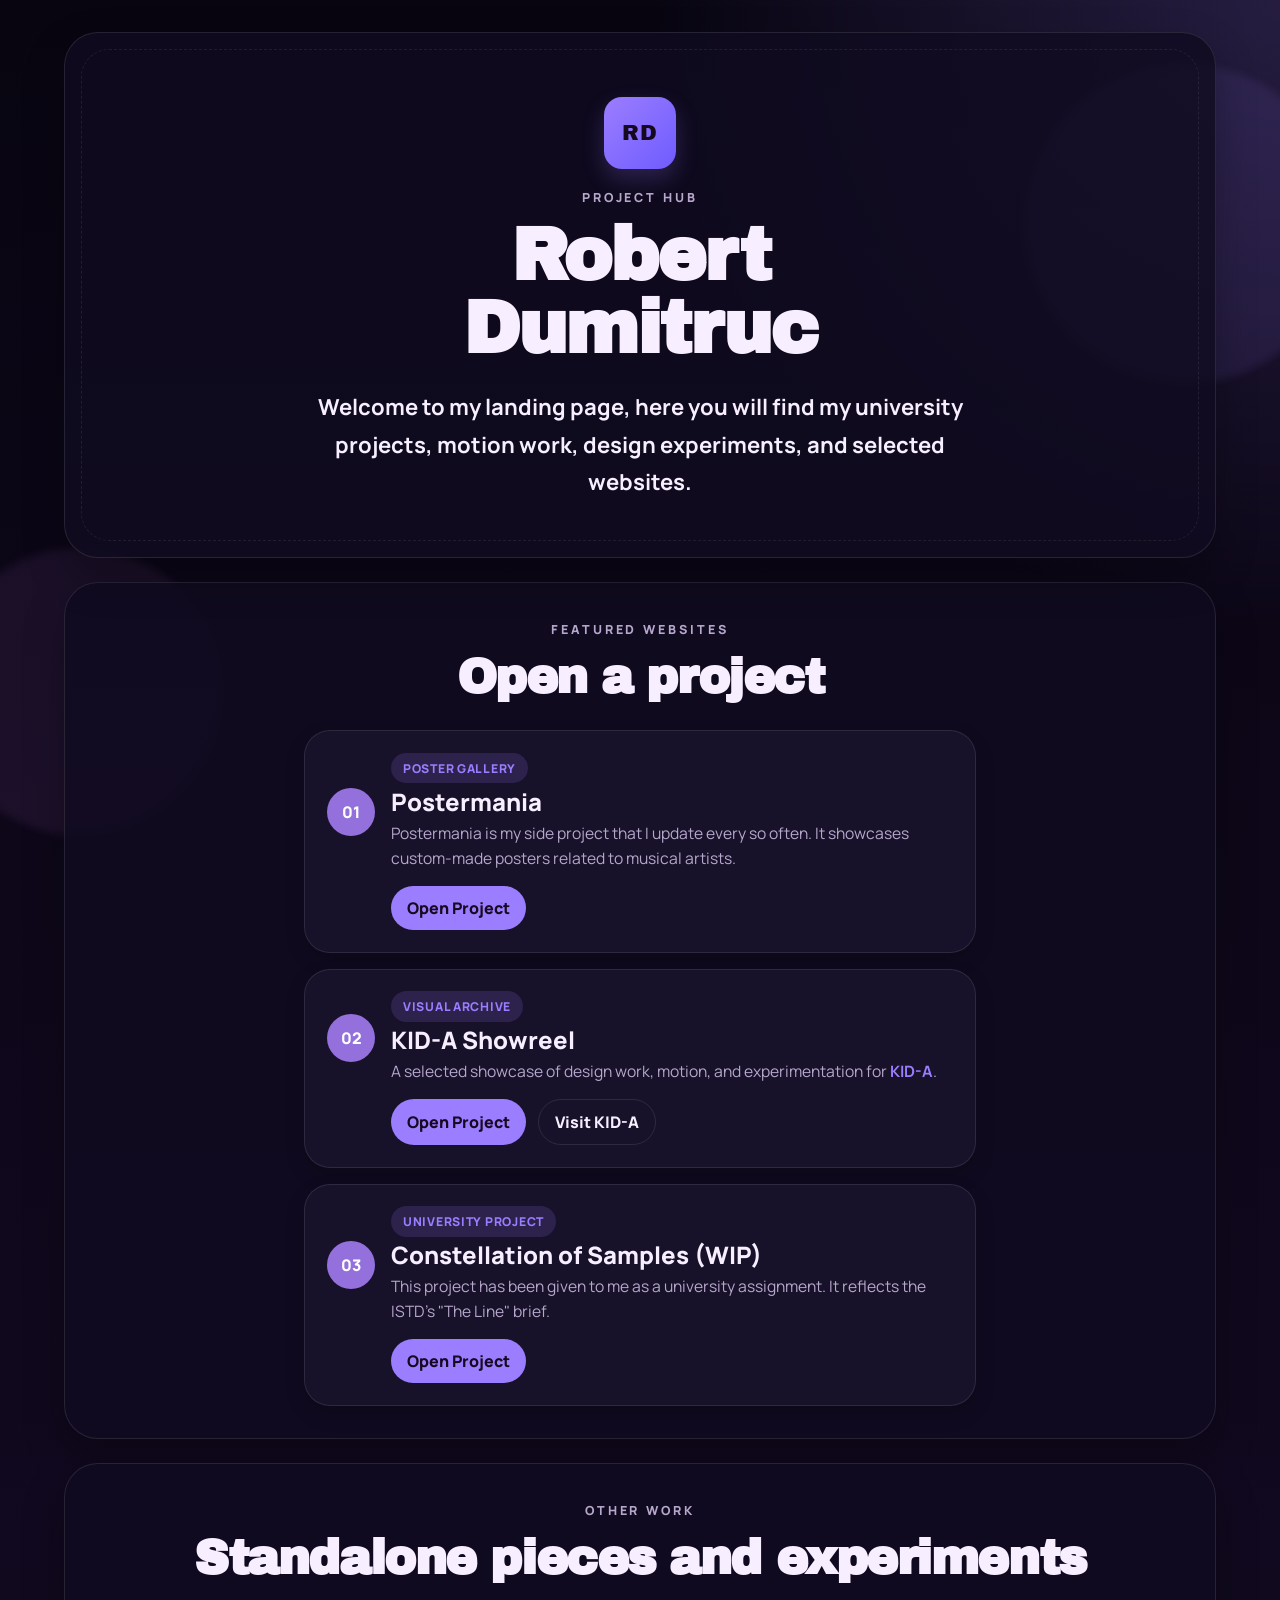
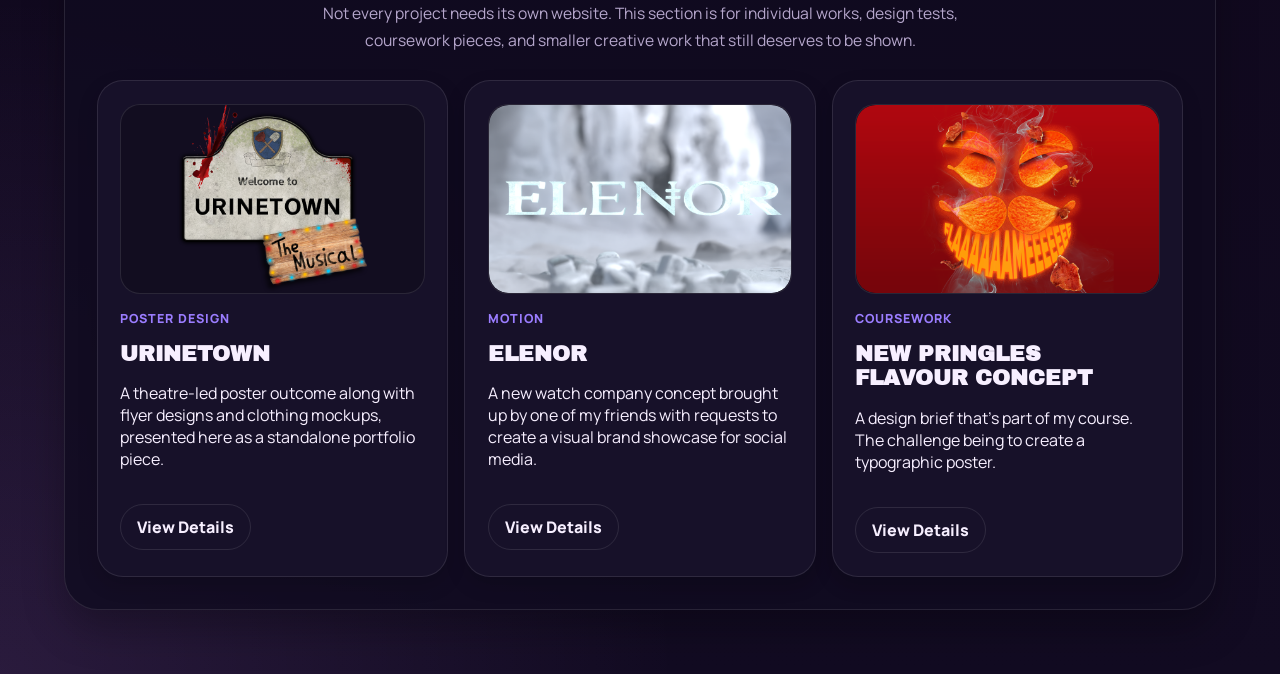
==== index.html @ b751ad3a "Added more standalone projects" ====
<!DOCTYPE html>
<html lang="en">
<head>
  <meta charset="UTF-8">
  <meta name="viewport" content="width=device-width, initial-scale=1.0">
  <title>Robert Dumitruc | Project Hub</title>
  <meta
    name="description"
    content="A landing page for university projects and portfolio work."
  >
  <link rel="icon" type="image/svg+xml" href="favicon.svg">
  <link rel="preconnect" href="https://fonts.googleapis.com">
  <link rel="preconnect" href="https://fonts.gstatic.com" crossorigin>
  <link
    href="https://fonts.googleapis.com/css2?family=Archivo+Black&family=Manrope:wght@400;500;700;800&display=swap"
    rel="stylesheet"
  >
  <link rel="stylesheet" href="style.css">
</head>
<body>
  <div class="page-shell">
    <header class="hero">
      <div class="hero-mark">RD</div>
      <p class="eyebrow">Project Hub</p>
      <h1>Robert Dumitruc</h1>
      <p class="intro">
        Welcome to my landing page, here you will find my university projects, motion work, design experiments, and selected websites.
      </p>
    </header>

    <main>
      <section class="projects" aria-labelledby="projects-title">
        <div class="section-heading">
          <p class="section-label">Featured Websites</p>
          <h2 id="projects-title">Open a project</h2>
        </div>

        <div class="project-links">
          <article class="project-card">
            <span class="project-index">01</span>
            <span class="project-tag">Poster Gallery</span>
            <span class="project-name">Postermania</span>
            <span class="project-meta">Postermania is my side project that I update every so often. It showcases custom-made posters related to musical artists.</span>
            <div class="project-actions">
              <a class="project-action primary-action" href="https://robertdumitruc.github.io/Postermania" target="_blank" rel="noreferrer">Open Project</a>
            </div>
          </article>

          <article class="project-card">
            <span class="project-index">02</span>
            <span class="project-tag">Visual Archive</span>
            <span class="project-name">KID-A Showreel</span>
            <span class="project-meta">A selected showcase of design work, motion, and experimentation for <a class="inline-link" href="https://www.kid-a.co.uk/" target="_blank" rel="noreferrer">KID-A</a>.</span>
            <div class="project-actions">
              <a class="project-action primary-action" href="https://robertdumitruc.github.io/showreel/" target="_blank" rel="noreferrer">Open Project</a>
              <a class="project-action secondary-action" href="https://www.kid-a.co.uk/" target="_blank" rel="noreferrer">Visit KID-A</a>
            </div>
          </article>

          <article class="project-card">
            <span class="project-index">03</span>
            <span class="project-tag">University Project</span>
            <span class="project-name">Constellation of Samples (WIP)</span>
            <span class="project-meta">This project has been given to me as a university assignment. It reflects the ISTD's "The Line" brief.</span>
            <div class="project-actions">
              <a class="project-action primary-action" href="https://robertdumitruc.github.io/constellations" target="_blank" rel="noreferrer">Open Project</a>
            </div>
          </article>
        </div>
      </section>

      <section class="extra-work" aria-labelledby="extra-work-title">
        <div class="section-heading">
          <p class="section-label">Other Work</p>
          <h2 id="extra-work-title">Standalone pieces and experiments</h2>
          <p class="section-copy">
            Not every project needs its own website. This section is for individual works,
            design tests, coursework pieces, and smaller creative work that still deserves to be shown.
          </p>
        </div>

        <div class="extra-grid">
          <article class="extra-card">
            <div class="extra-thumb" aria-hidden="true">
              <img
                src="thumbnails/URINETOWN.png"
                alt=""
                class="thumb-image"
                loading="lazy"
                decoding="async"
              >
            </div>
            <p class="extra-type">Poster Design</p>
            <h3>URINETOWN</h3>
            <p>
              A theatre-led poster outcome along with flyer designs and clothing mockups,
              presented here as a standalone portfolio piece.
            </p>
            <a class="project-action secondary-action" href="work/urinetown.html">View Details</a>
          </article>

          <article class="extra-card">
            <div class="extra-thumb" aria-hidden="true">
              <img
                src="thumbnails/elenor.png"
                alt=""
                class="thumb-image"
                loading="lazy"
                decoding="async"
              >
            </div>
            <p class="extra-type">Motion</p>
            <h3>ELENOR</h3>
            <p>
              A new watch company concept brought up by one of my friends with requests to create a
              visual brand showcase for social media.
            </p>
            <a class="project-action secondary-action" href="work/elenor.html">View Details</a>
          </article>

          <article class="extra-card">
            <div class="extra-thumb" aria-hidden="true">
              <img
                src="thumbnails/pringles.png"
                alt=""
                class="thumb-image"
                loading="lazy"
                decoding="async"
              >
            </div>
            <p class="extra-type">Coursework</p>
            <h3>NEW PRINGLES FLAVOUR CONCEPT</h3>
            <p>
              A design brief that's part of my course. The challenge being to create a typographic poster.
            </p>
            <a class="project-action secondary-action" href="work/pringles.html">View Details</a>
          </article>
        </div>
      </section>
    </main>
  </div>
</body>
</html>
---- style.css ----
:root {
  --bg: #080511;
  --bg-deep: #120b22;
  --surface: rgba(17, 12, 32, 0.82);
  --surface-strong: #171129;
  --ink: #f7efff;
  --muted: #b6a7cc;
  --accent: #9b7dff;
  --accent-soft: rgba(155, 125, 255, 0.16);
  --accent-warm: #d68cff;
  --line: rgba(255, 255, 255, 0.1);
  --shadow: 0 18px 42px rgba(0, 0, 0, 0.28);
}

* {
  box-sizing: border-box;
}

html {
  scroll-behavior: smooth;
}

body {
  margin: 0;
  min-height: 100vh;
  font-family: "Manrope", sans-serif;
  color: var(--ink);
  background:
    radial-gradient(circle at top right, rgba(155, 125, 255, 0.2), transparent 24%),
    radial-gradient(circle at bottom left, rgba(214, 140, 255, 0.12), transparent 26%),
    linear-gradient(180deg, var(--bg) 0%, #10081d 56%, var(--bg-deep) 100%);
  overflow-x: hidden;
}

body::before,
body::after {
  content: "";
  position: fixed;
  inset: auto;
  z-index: 0;
  border-radius: 999px;
  pointer-events: none;
  filter: blur(4px);
  opacity: 0.75;
}

body::before {
  width: 20rem;
  height: 20rem;
  top: 4rem;
  right: -4rem;
  background: rgba(155, 125, 255, 0.14);
}

body::after {
  width: 18rem;
  height: 18rem;
  left: -4rem;
  bottom: 4rem;
  background: rgba(214, 140, 255, 0.1);
}

.page-shell {
  position: relative;
  z-index: 1;
  width: min(72rem, calc(100% - 2rem));
  margin: 0 auto;
  padding: 2rem 0 4rem;
}

.hero,
.projects,
.extra-work {
  border: 1px solid var(--line);
  border-radius: 34px;
  background: var(--surface);
  box-shadow: var(--shadow);
}

.hero {
  position: relative;
  overflow: hidden;
  padding: 4rem clamp(1.5rem, 4vw, 4rem) 3.5rem;
  text-align: center;
}

.hero::after {
  content: "";
  position: absolute;
  inset: 1rem;
  border: 1px dashed rgba(255, 255, 255, 0.08);
  border-radius: 28px;
  pointer-events: none;
}

.hero-mark {
  width: 4.5rem;
  height: 4.5rem;
  margin: 0 auto 1.25rem;
  display: grid;
  place-items: center;
  border-radius: 18px;
  background: linear-gradient(135deg, var(--accent), #6f5cff);
  color: #14091d;
  font-family: "Archivo Black", sans-serif;
  font-size: 1.35rem;
  letter-spacing: 0.06em;
  box-shadow: 0 10px 22px rgba(155, 125, 255, 0.22);
}

.eyebrow,
.section-label {
  margin: 0 0 0.8rem;
  color: var(--muted);
  text-transform: uppercase;
  letter-spacing: 0.24em;
  font-size: 0.78rem;
  font-weight: 800;
}

h1,
h2 {
  margin: 0;
  font-family: "Archivo Black", sans-serif;
  letter-spacing: -0.03em;
}

h1 {
  font-size: clamp(2.4rem, 6vw, 4.6rem);
  line-height: 1;
  max-width: 10ch;
  margin-inline: auto;
}

.intro {
  width: min(42rem, 100%);
  margin: 1.4rem auto 0;
  font-size: clamp(1.08rem, 2.3vw, 1.38rem);
  line-height: 1.7;
  color: var(--ink);
  font-weight: 700;
}

.subtext {
  width: min(36rem, 100%);
  margin: 1rem auto 0;
  color: var(--muted);
  line-height: 1.7;
  font-size: 1rem;
}

.projects {
  margin-top: 1.5rem;
  padding: 2.4rem clamp(1.2rem, 3vw, 2rem) 2rem;
}

.extra-work {
  margin-top: 1.5rem;
  padding: 2.4rem clamp(1.2rem, 3vw, 2rem) 2rem;
}

.section-heading {
  text-align: center;
  margin-bottom: 1.7rem;
}

h2 {
  font-size: clamp(2rem, 4vw, 3rem);
}

.section-copy {
  width: min(42rem, 100%);
  margin: 1rem auto 0;
  color: var(--muted);
  line-height: 1.7;
  font-size: 0.98rem;
}

.project-links {
  display: grid;
  gap: 1rem;
}

.project-card {
  width: min(42rem, 100%);
  margin: 0 auto;
  display: grid;
  grid-template-columns: auto auto 1fr;
  gap: 0.35rem 1rem;
  align-items: center;
  padding: 1.35rem 1.4rem;
  border-radius: 26px;
  color: inherit;
  background: var(--surface-strong);
  border: 1px solid var(--line);
  box-shadow: 0 8px 20px rgba(0, 0, 0, 0.16);
  transition:
    transform 180ms ease,
    box-shadow 180ms ease,
    border-color 180ms ease,
    background 180ms ease;
}

.project-card:hover,
.project-card:focus-visible {
  transform: translateY(-5px);
  background: #211638;
  border-color: rgba(155, 125, 255, 0.34);
  box-shadow: 0 14px 28px rgba(0, 0, 0, 0.24);
}

.project-card:focus-visible {
  outline: 3px solid rgba(155, 125, 255, 0.24);
  outline-offset: 4px;
}

.project-index {
  grid-row: 1 / span 3;
  display: inline-flex;
  align-items: center;
  justify-content: center;
  width: 3rem;
  height: 3rem;
  border-radius: 999px;
  background: mediumpurple;
  color: #ffffff;
  font-weight: 800;
}

.project-tag {
  justify-self: start;
  padding: 0.42rem 0.72rem;
  border-radius: 999px;
  background: var(--accent-soft);
  color: var(--accent);
  font-size: 0.76rem;
  font-weight: 800;
  letter-spacing: 0.06em;
  text-transform: uppercase;
}

.project-card:hover .project-name,
.project-card:focus-visible .project-name {
  color: var(--accent);
}

.project-name {
  grid-column: 2 / 4;
  font-size: 1.5rem;
  font-weight: 800;
  line-height: 1.1;
}

.project-meta {
  grid-column: 2 / 4;
  color: var(--muted);
  font-size: 0.98rem;
  line-height: 1.6;
}

.inline-link {
  color: var(--accent);
  text-decoration: none;
  font-weight: 700;
}

.inline-link:hover,
.inline-link:focus-visible {
  text-decoration: underline;
}

.project-actions {
  grid-column: 2 / 4;
  display: flex;
  flex-wrap: wrap;
  gap: 0.75rem;
  margin-top: 0.55rem;
}

.project-action {
  display: inline-flex;
  align-items: center;
  justify-content: center;
  min-height: 2.6rem;
  padding: 0.7rem 1rem;
  border-radius: 999px;
  text-decoration: none;
  font-weight: 800;
  transition:
    transform 180ms ease,
    background 180ms ease,
    border-color 180ms ease,
    color 180ms ease;
}

.project-action:hover,
.project-action:focus-visible {
  transform: translateY(-2px);
}

.project-action:focus-visible {
  outline: 3px solid rgba(155, 125, 255, 0.24);
  outline-offset: 3px;
}

.primary-action {
  background: var(--accent);
  color: #17091f;
}

.secondary-action {
  background: transparent;
  color: var(--ink);
  border: 1px solid var(--line);
}

.extra-grid {
  display: grid;
  grid-template-columns: repeat(3, minmax(0, 1fr));
  gap: 1rem;
}

.extra-card {
  min-height: 14rem;
  padding: 1.4rem;
  border-radius: 26px;
  background: var(--surface-strong);
  border: 1px solid var(--line);
  box-shadow: 0 8px 20px rgba(0, 0, 0, 0.16);
  transition:
    transform 180ms ease,
    border-color 180ms ease,
    box-shadow 180ms ease,
    background 180ms ease;
}

.extra-card:hover {
  transform: translateY(-5px);
  background: #211638;
  border-color: rgba(155, 125, 255, 0.34);
  box-shadow: 0 14px 28px rgba(0, 0, 0, 0.24);
}

.extra-thumb,
.detail-thumb {
  width: 100%;
  border-radius: 20px;
  border: 1px solid var(--line);
  display: grid;
  place-items: center;
  overflow: hidden;
  position: relative;
  background: #120d20;
}

.image-lightbox-trigger {
  cursor: pointer;
}

.image-lightbox-trigger::after {
  content: "View Fullscreen";
  position: absolute;
  right: 0.9rem;
  bottom: 0.9rem;
  padding: 0.42rem 0.7rem;
  border-radius: 999px;
  background: rgba(8, 5, 17, 0.82);
  border: 1px solid rgba(255, 255, 255, 0.12);
  color: var(--ink);
  font-size: 0.72rem;
  font-weight: 800;
  letter-spacing: 0.04em;
  opacity: 0;
  transform: translateY(4px);
  transition: opacity 180ms ease, transform 180ms ease;
  pointer-events: none;
}

.image-lightbox-trigger::before {
  content: "";
  position: absolute;
  inset: 0;
  background: rgba(155, 125, 255, 0.26);
  opacity: 0;
  transition: opacity 180ms ease;
  pointer-events: none;
}

.image-lightbox-trigger:hover::after,
.image-lightbox-trigger:focus-visible::after {
  opacity: 1;
  transform: translateY(0);
}

.image-lightbox-trigger:hover::before,
.image-lightbox-trigger:focus-visible::before {
  opacity: 1;
}

.image-lightbox-trigger:focus-visible {
  outline: 3px solid rgba(155, 125, 255, 0.24);
  outline-offset: 4px;
}

.extra-thumb {
  aspect-ratio: 16 / 10;
  margin-bottom: 1rem;
  isolation: isolate;
}

.detail-thumb {
  min-height: 18rem;
}

.thumb-image,
.detail-image,
.asset-image {
  width: 100%;
  height: 100%;
  display: block;
  object-fit: cover;
}

.thumb-image {
  position: absolute;
  inset: 0;
  border-radius: 20px;
}

.thumb-placeholder {
  width: 100%;
  height: 100%;
  display: grid;
  place-items: center;
  border-radius: 20px;
}

.contain-image {
  object-fit: contain;
  background: #120d20;
}

.extra-thumb span,
.detail-thumb span {
  color: rgba(247, 239, 255, 0.76);
  font-size: 0.85rem;
  letter-spacing: 0.08em;
  text-transform: uppercase;
  font-weight: 800;
}

.thumb-poster {
  background:
    linear-gradient(140deg, rgba(255, 111, 207, 0.22), transparent 55%),
    linear-gradient(320deg, rgba(155, 125, 255, 0.28), transparent 60%),
    linear-gradient(180deg, #23163f 0%, #150f28 100%);
}

.thumb-motion {
  background:
    radial-gradient(circle at 30% 30%, rgba(214, 140, 255, 0.3), transparent 22%),
    linear-gradient(135deg, rgba(99, 69, 221, 0.9), rgba(19, 14, 39, 0.95)),
    linear-gradient(180deg, #160f2d 0%, #0d0a17 100%);
}

.thumb-coursework {
  background:
    linear-gradient(90deg, rgba(255, 255, 255, 0.06) 1px, transparent 1px),
    linear-gradient(rgba(255, 255, 255, 0.06) 1px, transparent 1px),
    linear-gradient(135deg, rgba(155, 125, 255, 0.24), rgba(24, 18, 42, 0.96));
  background-size: 24px 24px, 24px 24px, auto;
}

.extra-type {
  margin: 0 0 0.9rem;
  color: var(--accent);
  font-size: 0.78rem;
  font-weight: 800;
  text-transform: uppercase;
  letter-spacing: 0.08em;
}

.extra-card h3 {
  margin: 0;
  font-family: "Archivo Black", sans-serif;
  font-size: 1.35rem;
  line-height: 1.15;
}

.extra-card p:last-child {
  margin: 0.9rem 0 0;
  color: var(--muted);
  line-height: 1.7;
  font-size: 0.96rem;
}

.extra-card .project-action {
  margin-top: 1.1rem;
}

.detail-shell {
  width: min(70rem, calc(100% - 2rem));
}

.detail-page {
  display: grid;
  gap: 1.5rem;
}

.detail-back {
  display: inline-flex;
  justify-self: start;
  align-items: center;
  justify-content: center;
  min-height: 2.8rem;
  padding: 0.75rem 1.1rem;
  border-radius: 999px;
  background: var(--surface-strong);
  border: 1px solid var(--line);
  color: var(--ink);
  text-decoration: none;
  font-weight: 800;
  box-shadow: 0 8px 20px rgba(0, 0, 0, 0.16);
  transition:
    transform 180ms ease,
    background 180ms ease,
    border-color 180ms ease,
    box-shadow 180ms ease,
    color 180ms ease;
}

.detail-back:hover,
.detail-back:focus-visible {
  transform: translateY(-2px);
  background: #211638;
  border-color: rgba(155, 125, 255, 0.34);
  color: var(--accent);
}

.detail-back:focus-visible {
  outline: 3px solid rgba(155, 125, 255, 0.24);
  outline-offset: 3px;
}

.detail-hero,
.detail-section {
  border: 1px solid var(--line);
  border-radius: 34px;
  background: var(--surface);
  box-shadow: var(--shadow);
}

.detail-hero {
  display: grid;
  grid-template-columns: minmax(18rem, 26rem) 1fr;
  gap: 1.5rem;
  padding: 1.5rem;
  align-items: center;
}

.detail-copy h1 {
  max-width: none;
  font-size: clamp(2.2rem, 5vw, 4rem);
  margin-top: 0.2rem;
}

.detail-intro {
  margin: 1rem 0 0;
  color: var(--muted);
  line-height: 1.8;
  font-size: 1rem;
}

.detail-section {
  padding: 1.8rem;
}

.detail-section h2 {
  font-size: clamp(1.5rem, 3vw, 2.2rem);
}

.detail-section p {
  margin: 0.9rem 0 0;
  color: var(--muted);
  line-height: 1.8;
}

.video-hero {
  padding: 1.5rem;
}

.video-frame {
  width: 100%;
  overflow: hidden;
  border-radius: 24px;
  border: 1px solid var(--line);
  background: #120d20;
  box-shadow: 0 12px 28px rgba(0, 0, 0, 0.2);
}

.project-video {
  width: 100%;
  display: block;
  aspect-ratio: 16 / 9;
  background: #0b0814;
}

.video-copy {
  margin-top: 1.35rem;
}

body.modal-open {
  overflow: hidden;
}

.lightbox-modal {
  position: fixed;
  inset: 0;
  z-index: 1000;
  display: flex;
  align-items: center;
  justify-content: center;
  padding: 1.5rem;
  background: rgba(5, 4, 10, 0.9);
  backdrop-filter: blur(6px);
  opacity: 0;
  visibility: hidden;
  transition: opacity 180ms ease, visibility 180ms ease;
}

.lightbox-modal.is-open {
  opacity: 1;
  visibility: visible;
}

.lightbox-stage {
  max-width: min(96vw, 110rem);
  max-height: 92vh;
  display: flex;
  align-items: center;
  justify-content: center;
}

.lightbox-stage img {
  max-width: 100%;
  max-height: 92vh;
  width: auto;
  height: auto;
  display: block;
  object-fit: contain;
  border-radius: 18px;
  box-shadow: 0 24px 60px rgba(0, 0, 0, 0.42);
  opacity: 0;
  transition: opacity 120ms ease;
}

.lightbox-stage img.is-ready {
  opacity: 1;
}

.lightbox-close {
  position: absolute;
  top: 1rem;
  right: 1rem;
  width: 3rem;
  height: 3rem;
  border: 1px solid rgba(255, 255, 255, 0.14);
  border-radius: 999px;
  background: rgba(17, 12, 32, 0.9);
  color: var(--ink);
  font-size: 2rem;
  line-height: 1;
  cursor: pointer;
}

.asset-grid {
  display: grid;
  grid-template-columns: repeat(2, minmax(0, 1fr));
  gap: 1rem;
  margin-top: 1rem;
}

.asset-card {
  margin: 0;
  padding: 1rem;
  border-radius: 24px;
  background: var(--surface-strong);
  border: 1px solid var(--line);
  box-shadow: 0 8px 20px rgba(0, 0, 0, 0.16);
}

.asset-card-tall .asset-media {
  aspect-ratio: 5 / 7;
}

.asset-media {
  width: 100%;
  aspect-ratio: 4 / 3;
  overflow: hidden;
  position: relative;
  border-radius: 18px;
  border: 1px solid var(--line);
  background: #120d20;
}


.asset-card figcaption {
  margin-top: 0.8rem;
  color: var(--muted);
  font-size: 0.92rem;
}

@media (max-width: 640px) {
  .page-shell {
    width: min(100% - 1rem, 72rem);
    padding-top: 1rem;
    padding-bottom: 2rem;
  }

  .hero {
    padding-top: 3rem;
  }

  .project-card {
    grid-template-columns: 1fr;
    text-align: center;
    justify-items: center;
  }

  .project-index {
    grid-row: auto;
    margin-bottom: 0.35rem;
  }

  .project-name,
  .project-meta,
  .project-actions {
    grid-column: auto;
  }

  .extra-grid {
    grid-template-columns: 1fr;
  }

  .detail-hero {
    grid-template-columns: 1fr;
  }

  .detail-thumb {
    min-height: 14rem;
  }

  .asset-grid {
    grid-template-columns: 1fr;
  }
}
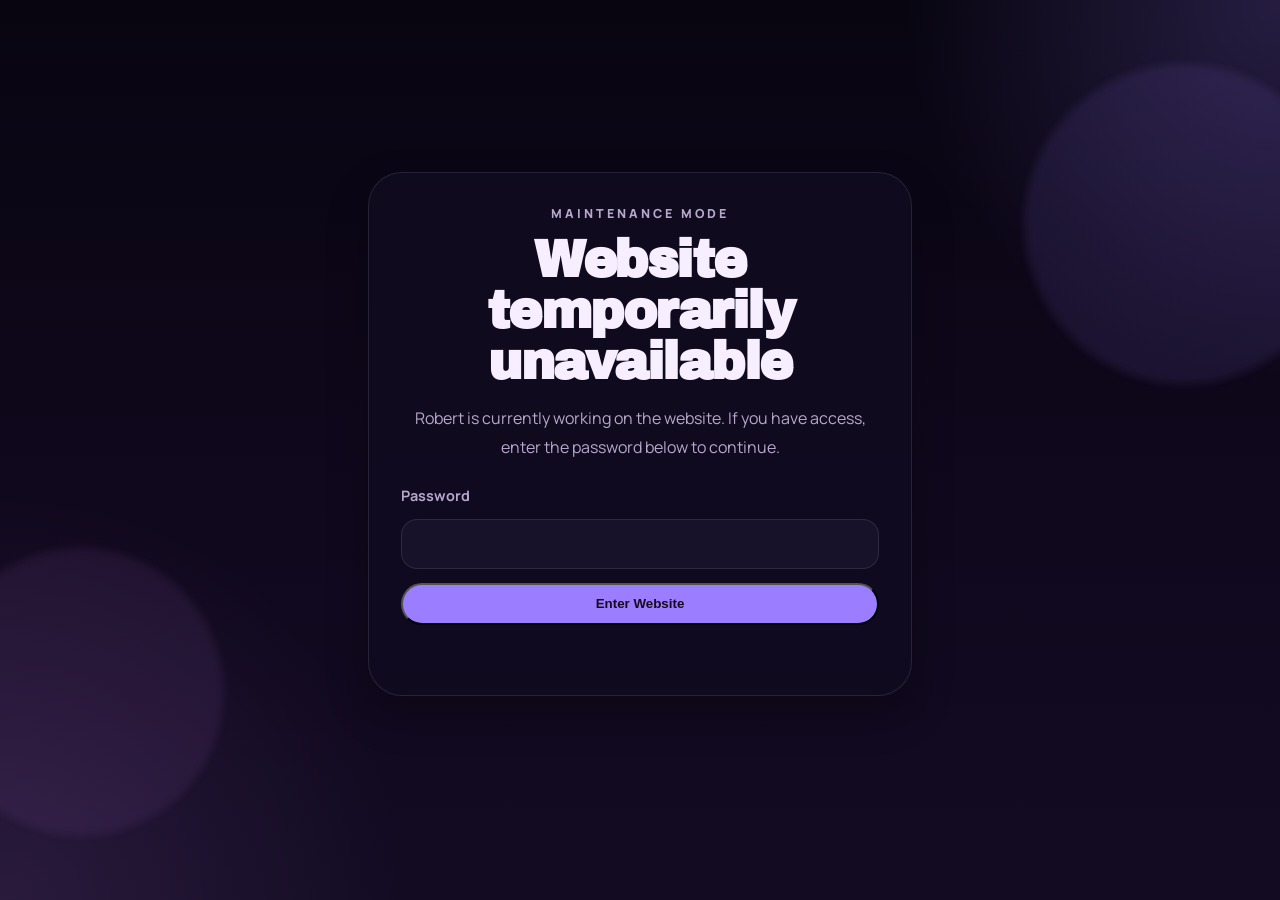
==== commit 9dbed2ff: "Maintenance mode added" ====
--- a/index.html
+++ b/index.html
@@ -8,6 +8,8 @@
     name="description"
     content="A landing page for university projects and portfolio work."
   >
+  <script src="site-access-config.js"></script>
+  <script src="site-access.js"></script>
   <link rel="icon" type="image/svg+xml" href="favicon.svg">
   <link rel="preconnect" href="https://fonts.googleapis.com">
   <link rel="preconnect" href="https://fonts.gstatic.com" crossorigin>
--- a/style.css
+++ b/style.css
@@ -32,6 +32,21 @@
   overflow-x: hidden;
 }
 
+.maintenance-banner {
+  position: sticky;
+  top: 0;
+  z-index: 2000;
+  width: 100%;
+  padding: 0.85rem 1rem;
+  text-align: center;
+  background: linear-gradient(135deg, rgba(214, 140, 255, 0.96), rgba(155, 125, 255, 0.96));
+  color: #14091d;
+  font-size: 0.92rem;
+  font-weight: 800;
+  letter-spacing: 0.01em;
+  box-shadow: 0 8px 18px rgba(0, 0, 0, 0.18);
+}
+
 body::before,
 body::after {
   content: "";
@@ -583,6 +598,69 @@
   margin: 0.9rem 0 0;
   color: var(--muted);
   line-height: 1.8;
+}
+
+.maintenance-shell {
+  min-height: 100vh;
+  display: grid;
+  place-items: center;
+}
+
+.maintenance-card {
+  width: min(34rem, 100%);
+  padding: 2rem;
+  border: 1px solid var(--line);
+  border-radius: 34px;
+  background: var(--surface);
+  box-shadow: var(--shadow);
+  text-align: center;
+}
+
+.maintenance-card h1 {
+  max-width: none;
+  font-size: clamp(2rem, 5vw, 3.2rem);
+}
+
+.maintenance-copy {
+  margin: 1rem 0 0;
+  color: var(--muted);
+  line-height: 1.8;
+}
+
+.maintenance-form {
+  margin-top: 1.5rem;
+  display: grid;
+  gap: 0.9rem;
+}
+
+.maintenance-label {
+  text-align: left;
+  font-size: 0.9rem;
+  color: var(--muted);
+  font-weight: 700;
+}
+
+.maintenance-input {
+  width: 100%;
+  min-height: 3rem;
+  padding: 0.8rem 1rem;
+  border: 1px solid var(--line);
+  border-radius: 16px;
+  background: var(--surface-strong);
+  color: var(--ink);
+  font: inherit;
+}
+
+.maintenance-input:focus-visible {
+  outline: 3px solid rgba(155, 125, 255, 0.24);
+  outline-offset: 3px;
+}
+
+.maintenance-message {
+  min-height: 1.5rem;
+  margin: 0;
+  color: #ffb4d9;
+  font-size: 0.92rem;
 }
 
 .video-hero {
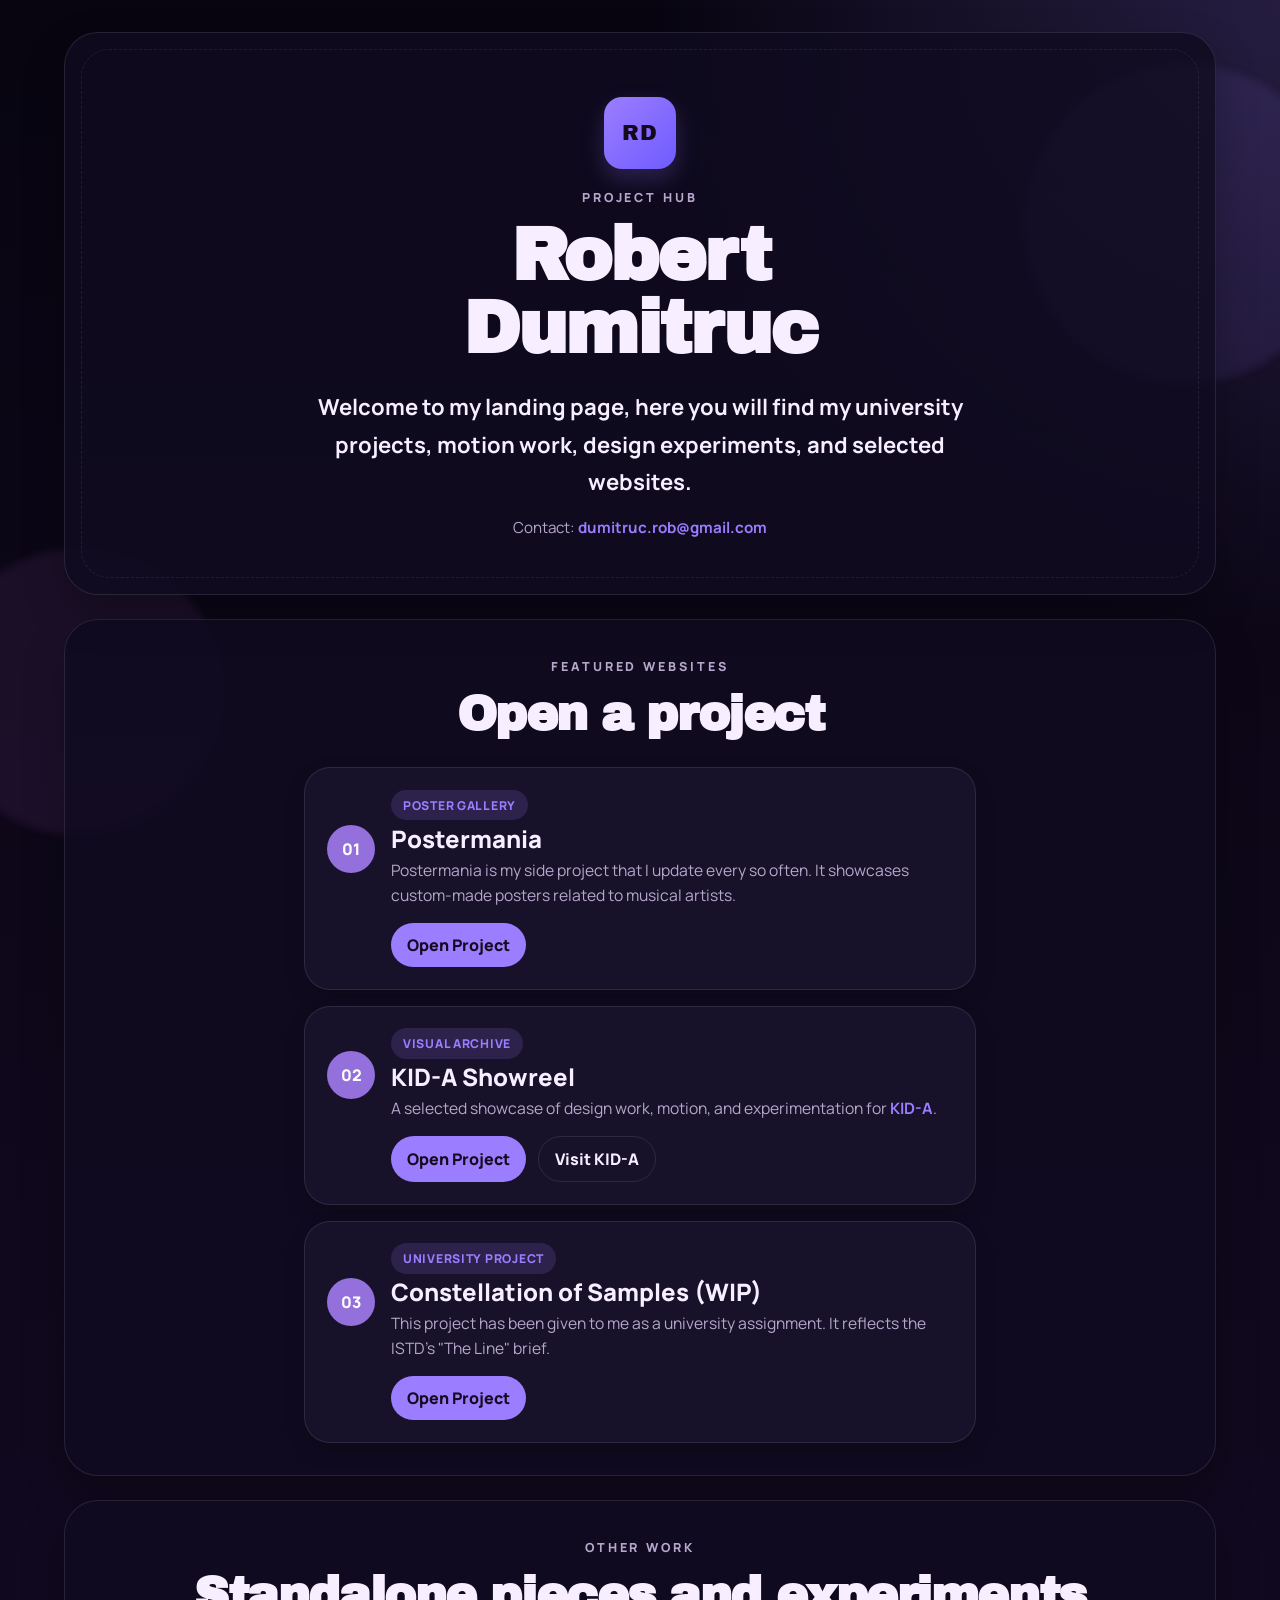
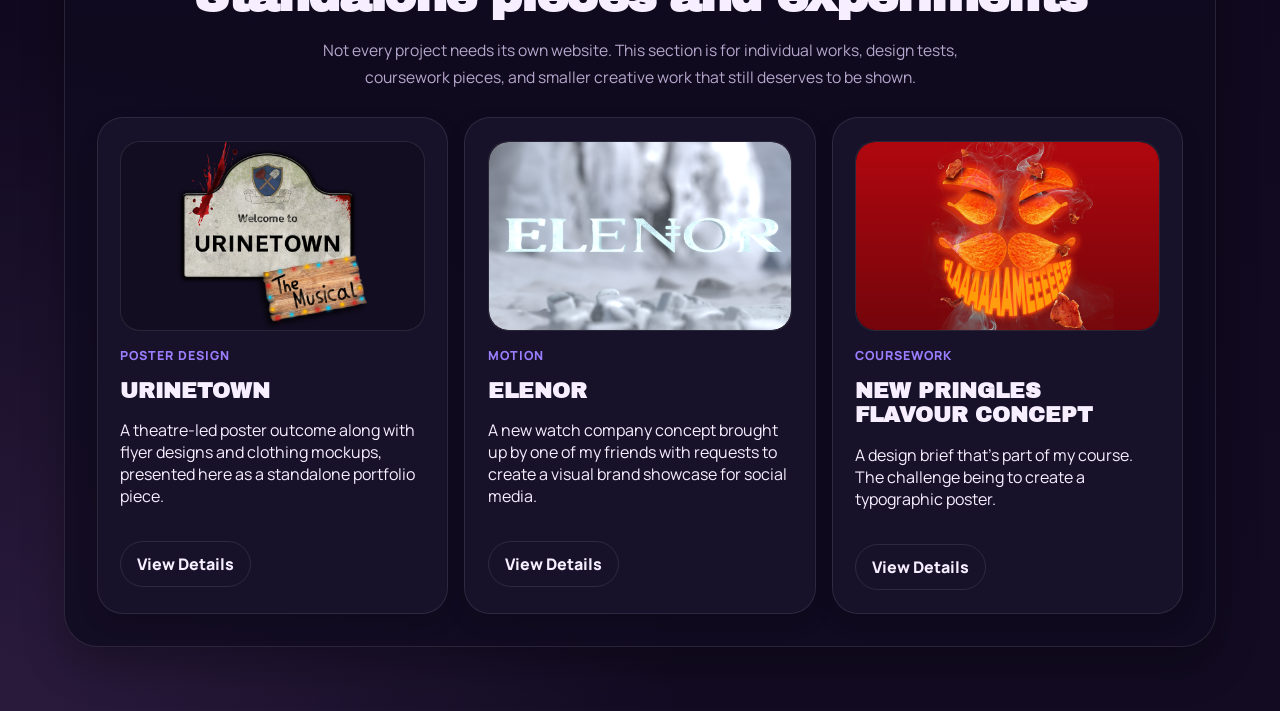
==== commit ce7e1304: "Maintenance mode" ====
--- a/index.html
+++ b/index.html
@@ -8,8 +8,8 @@
     name="description"
     content="A landing page for university projects and portfolio work."
   >
-  <script src="site-access-config.js"></script>
-  <script src="site-access.js"></script>
+  <script src="site-access-config.js?v=20260409"></script>
+  <script src="site-access.js?v=20260407"></script>
   <link rel="icon" type="image/svg+xml" href="favicon.svg">
   <link rel="preconnect" href="https://fonts.googleapis.com">
   <link rel="preconnect" href="https://fonts.gstatic.com" crossorigin>
@@ -17,7 +17,7 @@
     href="https://fonts.googleapis.com/css2?family=Archivo+Black&family=Manrope:wght@400;500;700;800&display=swap"
     rel="stylesheet"
   >
-  <link rel="stylesheet" href="style.css">
+  <link rel="stylesheet" href="style.css?v=20260407">
 </head>
 <body>
   <div class="page-shell">
@@ -27,6 +27,9 @@
       <h1>Robert Dumitruc</h1>
       <p class="intro">
         Welcome to my landing page, here you will find my university projects, motion work, design experiments, and selected websites.
+      </p>
+      <p class="hero-contact">
+        Contact: <a href="mailto:dumitruc.rob@gmail.com">dumitruc.rob@gmail.com</a>
       </p>
     </header>
 
--- a/style.css
+++ b/style.css
@@ -38,13 +38,42 @@
   z-index: 2000;
   width: 100%;
   padding: 0.85rem 1rem;
-  text-align: center;
+  display: flex;
+  align-items: center;
+  justify-content: center;
+  gap: 0.9rem;
   background: linear-gradient(135deg, rgba(214, 140, 255, 0.96), rgba(155, 125, 255, 0.96));
   color: #14091d;
   font-size: 0.92rem;
   font-weight: 800;
   letter-spacing: 0.01em;
   box-shadow: 0 8px 18px rgba(0, 0, 0, 0.18);
+}
+
+.maintenance-banner-text {
+  text-align: center;
+}
+
+.maintenance-banner-button {
+  min-height: 2.3rem;
+  padding: 0.5rem 0.9rem;
+  border: 1px solid rgba(20, 9, 29, 0.22);
+  border-radius: 999px;
+  background: rgba(20, 9, 29, 0.14);
+  color: #14091d;
+  font: inherit;
+  font-weight: 800;
+  cursor: pointer;
+}
+
+.maintenance-banner-button:hover,
+.maintenance-banner-button:focus-visible {
+  background: rgba(20, 9, 29, 0.24);
+}
+
+.maintenance-banner-button:focus-visible {
+  outline: 3px solid rgba(20, 9, 29, 0.2);
+  outline-offset: 2px;
 }
 
 body::before,
@@ -189,6 +218,23 @@
   color: var(--muted);
   line-height: 1.7;
   font-size: 0.98rem;
+}
+
+.hero-contact {
+  margin: 1rem auto 0;
+  color: var(--muted);
+  font-size: 0.95rem;
+}
+
+.hero-contact a {
+  color: var(--accent);
+  text-decoration: none;
+  font-weight: 700;
+}
+
+.hero-contact a:hover,
+.hero-contact a:focus-visible {
+  text-decoration: underline;
 }
 
 .project-links {
@@ -600,6 +646,13 @@
   line-height: 1.8;
 }
 
+.detail-links {
+  display: flex;
+  flex-wrap: wrap;
+  gap: 0.85rem;
+  margin-top: 1rem;
+}
+
 .maintenance-shell {
   min-height: 100vh;
   display: grid;
@@ -661,6 +714,23 @@
   margin: 0;
   color: #ffb4d9;
   font-size: 0.92rem;
+}
+
+.maintenance-contact {
+  margin: 1.4rem 0 0;
+  color: var(--muted);
+  font-size: 0.95rem;
+}
+
+.maintenance-contact a {
+  color: var(--accent);
+  text-decoration: none;
+  font-weight: 700;
+}
+
+.maintenance-contact a:hover,
+.maintenance-contact a:focus-visible {
+  text-decoration: underline;
 }
 
 .video-hero {
@@ -789,6 +859,10 @@
 }
 
 @media (max-width: 640px) {
+  .maintenance-banner {
+    flex-direction: column;
+  }
+
   .page-shell {
     width: min(100% - 1rem, 72rem);
     padding-top: 1rem;
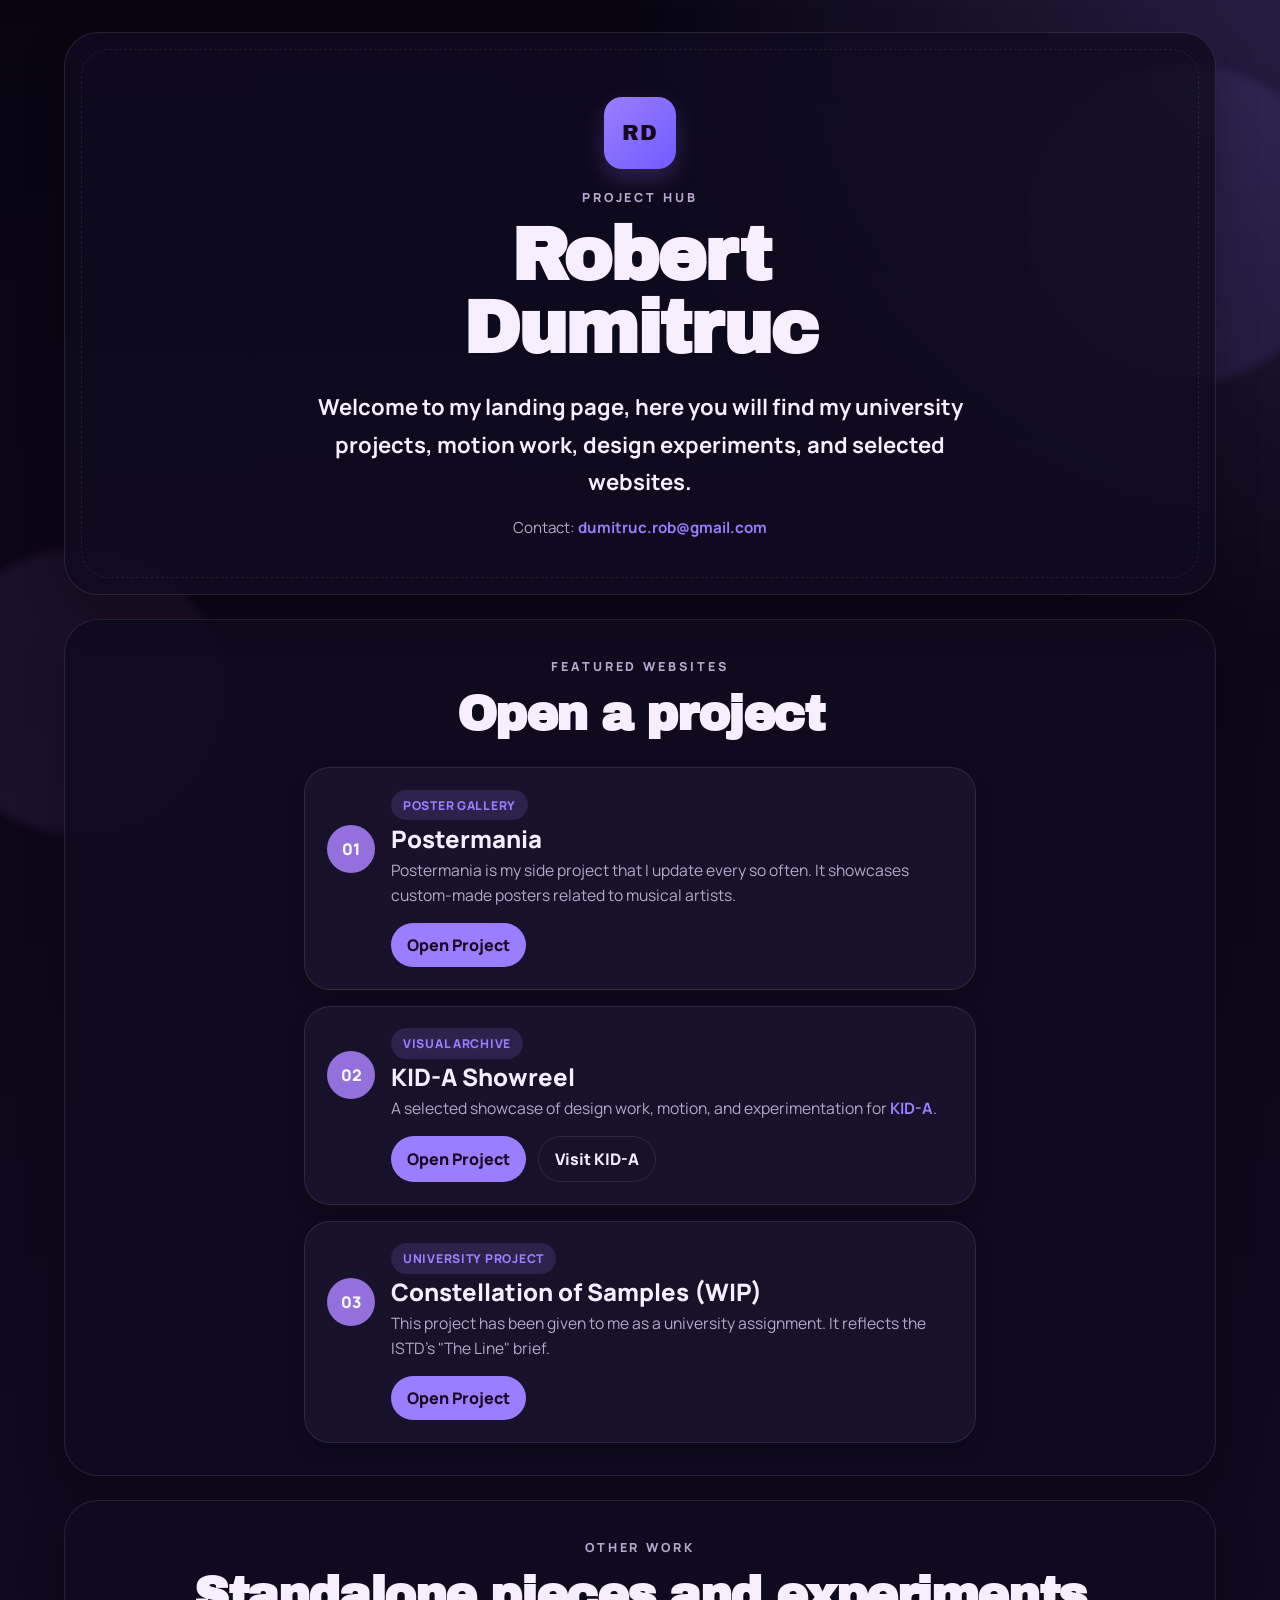
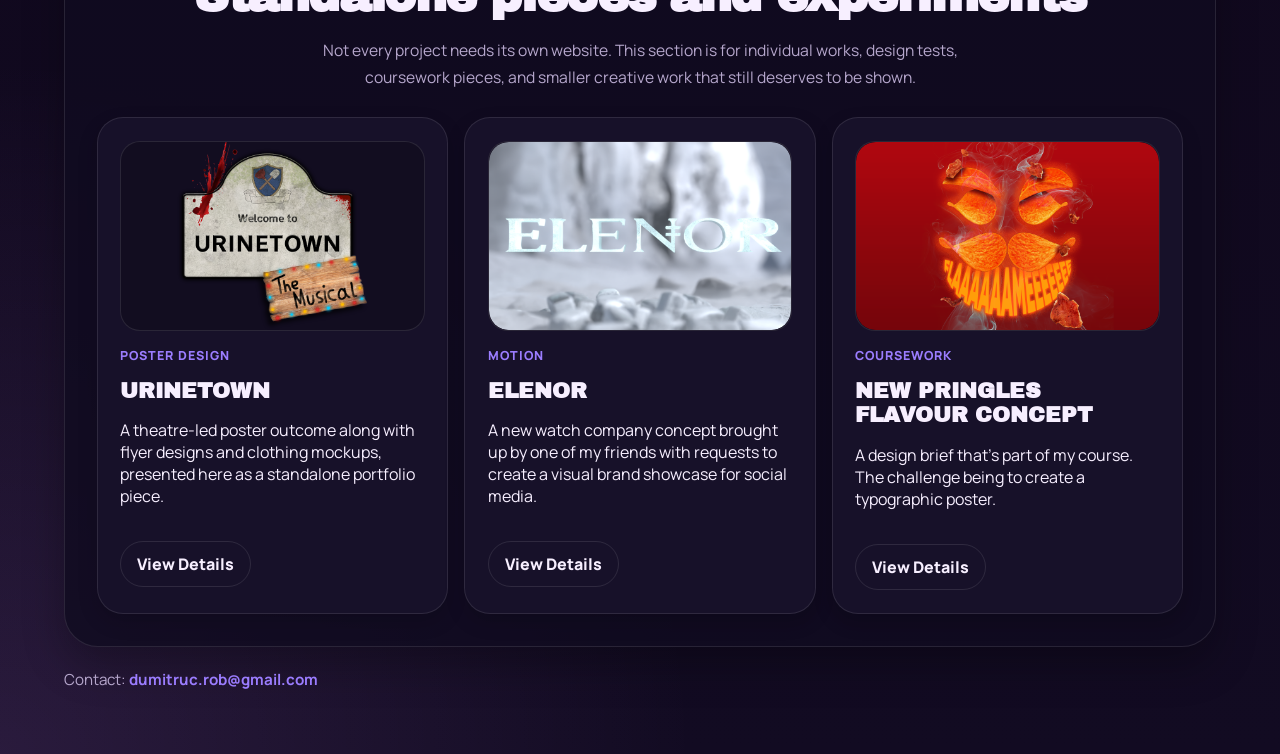
==== commit 2d39369f: "Contact" ====
--- a/index.html
+++ b/index.html
@@ -143,6 +143,10 @@
         </div>
       </section>
     </main>
+      <p class="maintenance-contact">
+        Contact: <a href="mailto:dumitruc.rob@gmail.com">dumitruc.rob@gmail.com</a>
+      </p>
   </div>
+
 </body>
 </html>
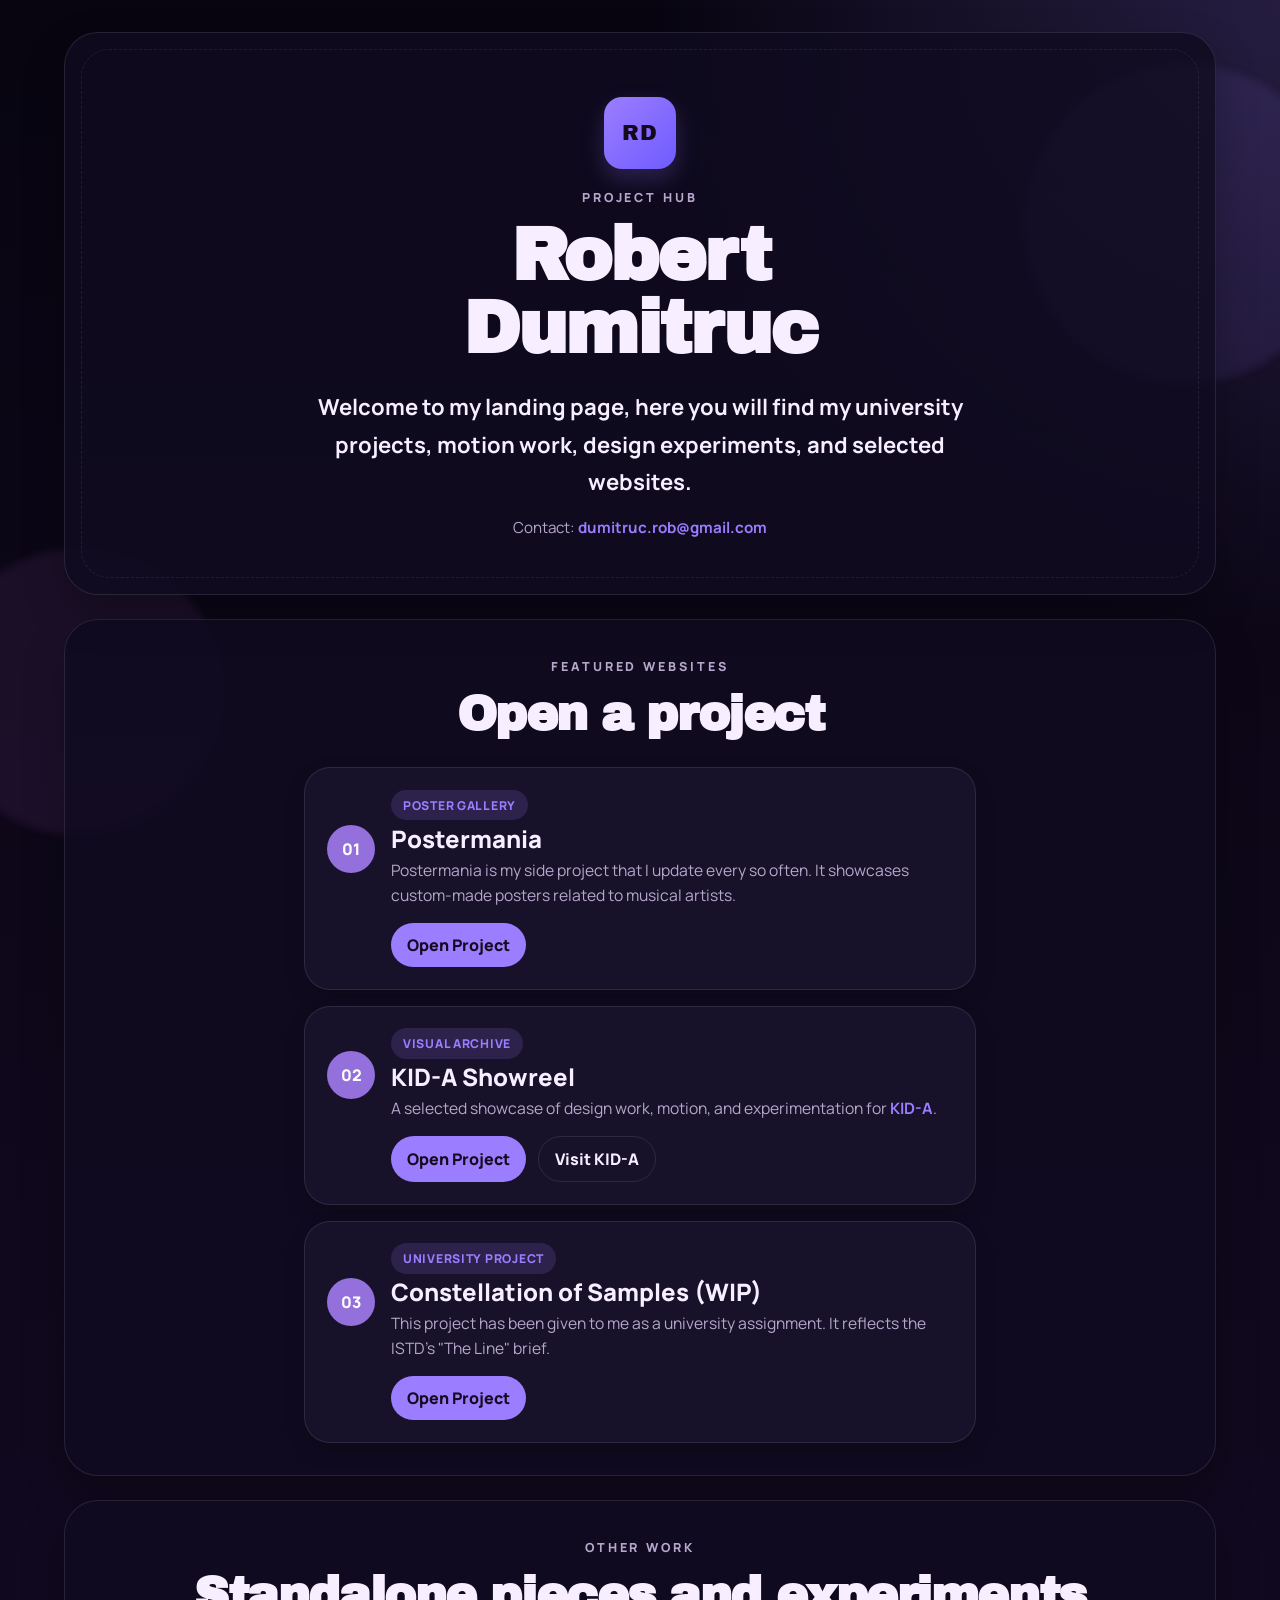
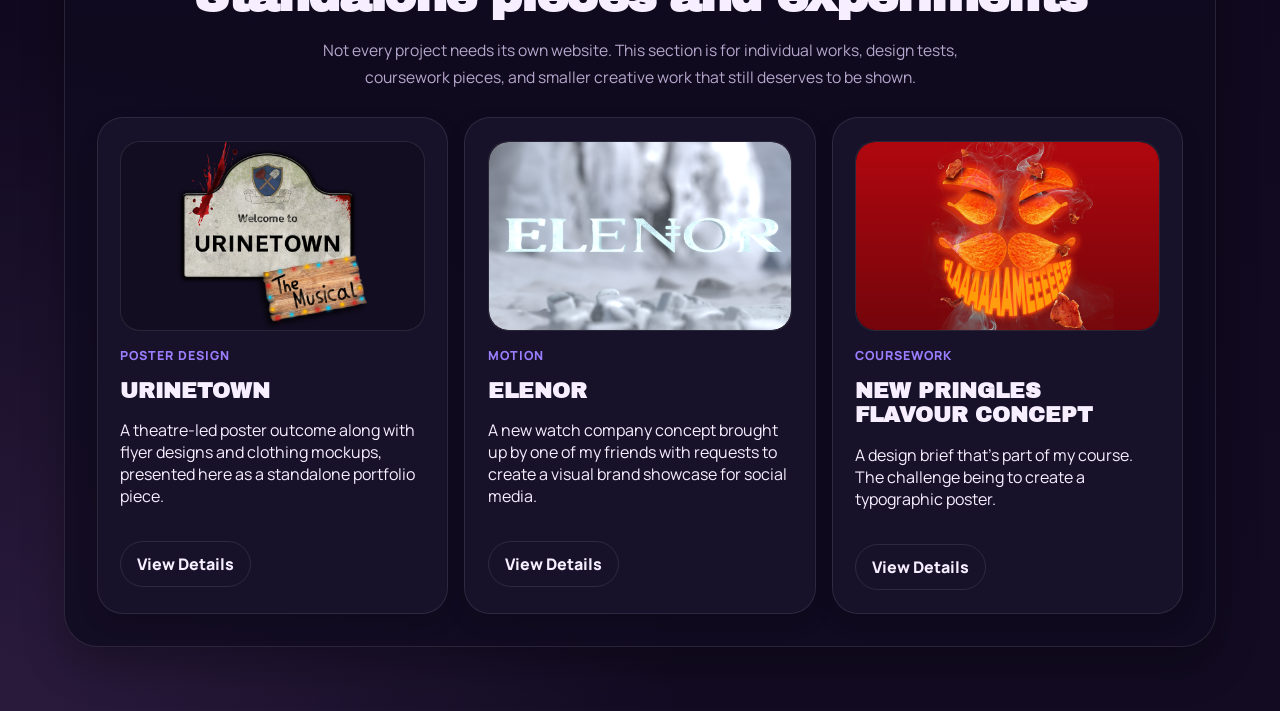
==== commit 71790011: "Contact removed" ====
--- a/index.html
+++ b/index.html
@@ -143,9 +143,6 @@
         </div>
       </section>
     </main>
-      <p class="maintenance-contact">
-        Contact: <a href="mailto:dumitruc.rob@gmail.com">dumitruc.rob@gmail.com</a>
-      </p>
   </div>
 
 </body>
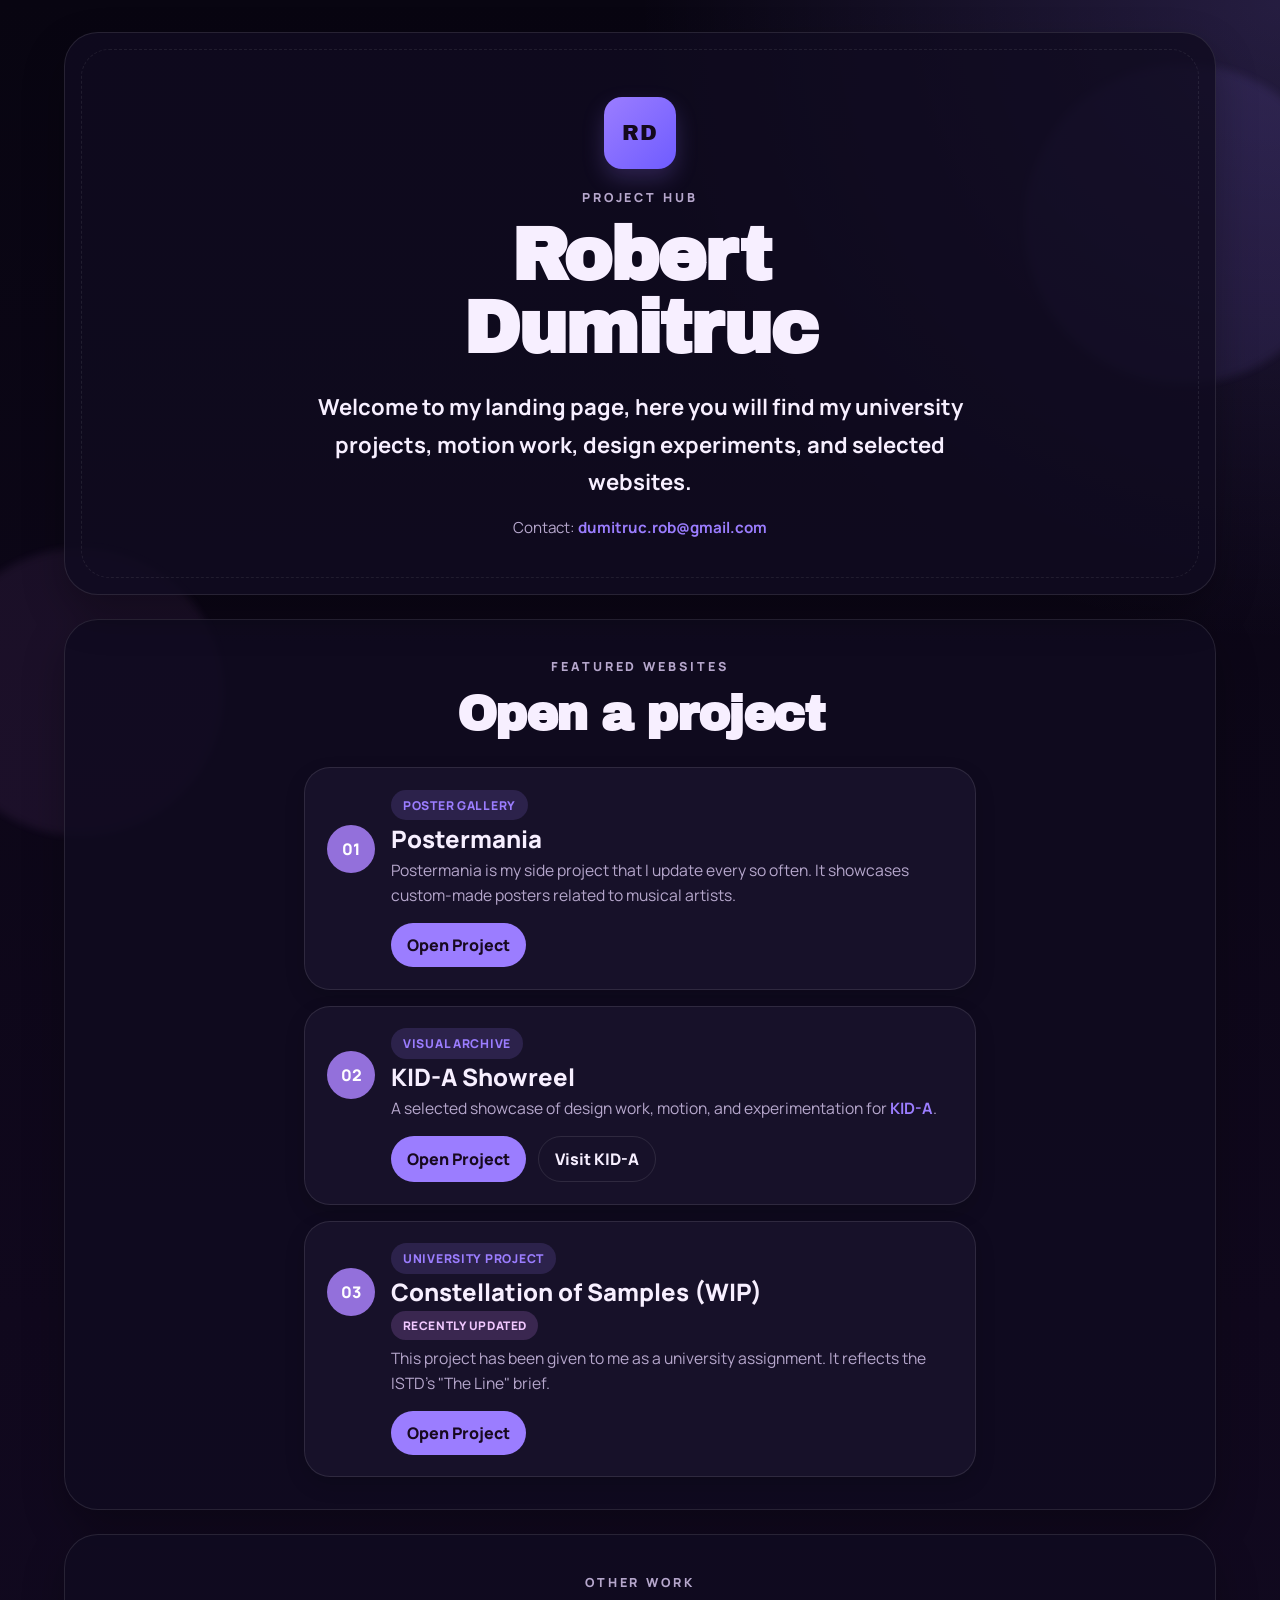
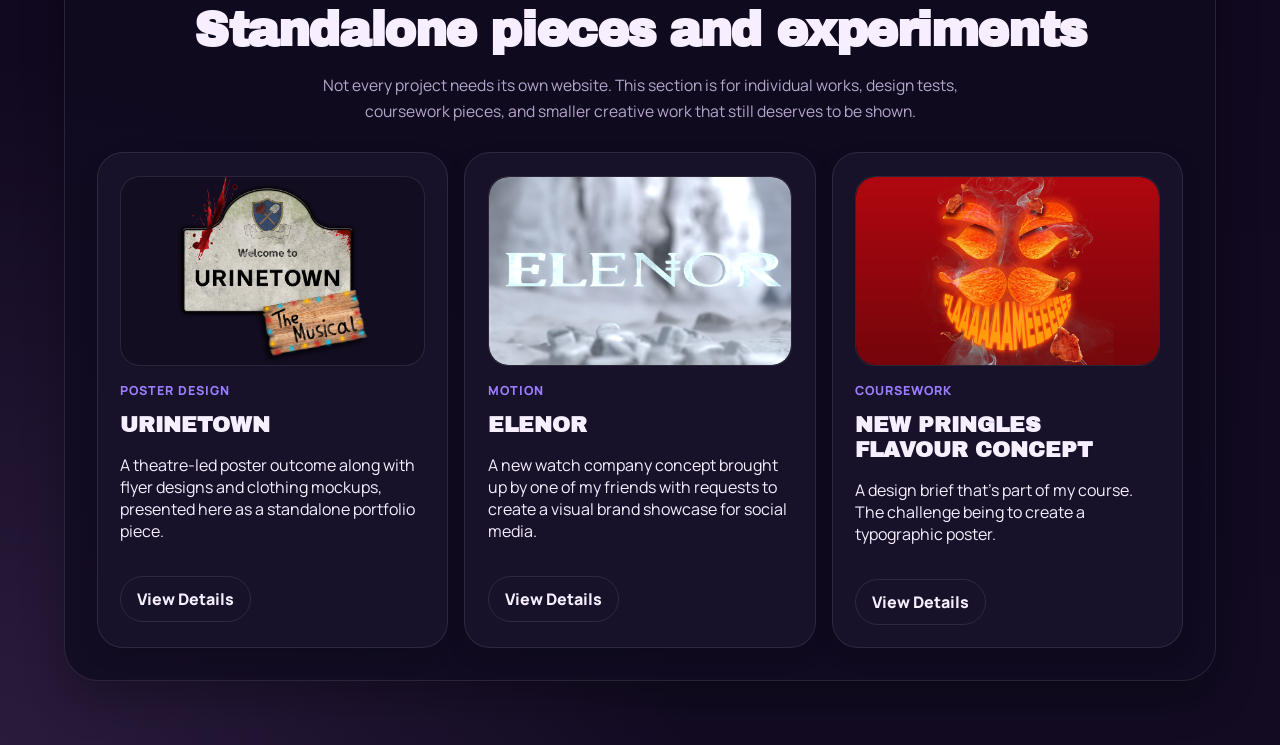
==== commit 987ced69: ""Recently updated" tag" ====
--- a/index.html
+++ b/index.html
@@ -66,6 +66,7 @@
             <span class="project-index">03</span>
             <span class="project-tag">University Project</span>
             <span class="project-name">Constellation of Samples (WIP)</span>
+            <span class="project-badge">Recently updated</span>
             <span class="project-meta">This project has been given to me as a university assignment. It reflects the ISTD's "The Line" brief.</span>
             <div class="project-actions">
               <a class="project-action primary-action" href="https://robertdumitruc.github.io/constellations" target="_blank" rel="noreferrer">Open Project</a>
--- a/style.css
+++ b/style.css
@@ -312,6 +312,19 @@
   line-height: 1.1;
 }
 
+.project-badge {
+  grid-column: 2 / 4;
+  justify-self: start;
+  padding: 0.38rem 0.7rem;
+  border-radius: 999px;
+  background: rgba(214, 140, 255, 0.18);
+  color: #f1c8ff;
+  font-size: 0.74rem;
+  font-weight: 800;
+  letter-spacing: 0.05em;
+  text-transform: uppercase;
+}
+
 .project-meta {
   grid-column: 2 / 4;
   color: var(--muted);
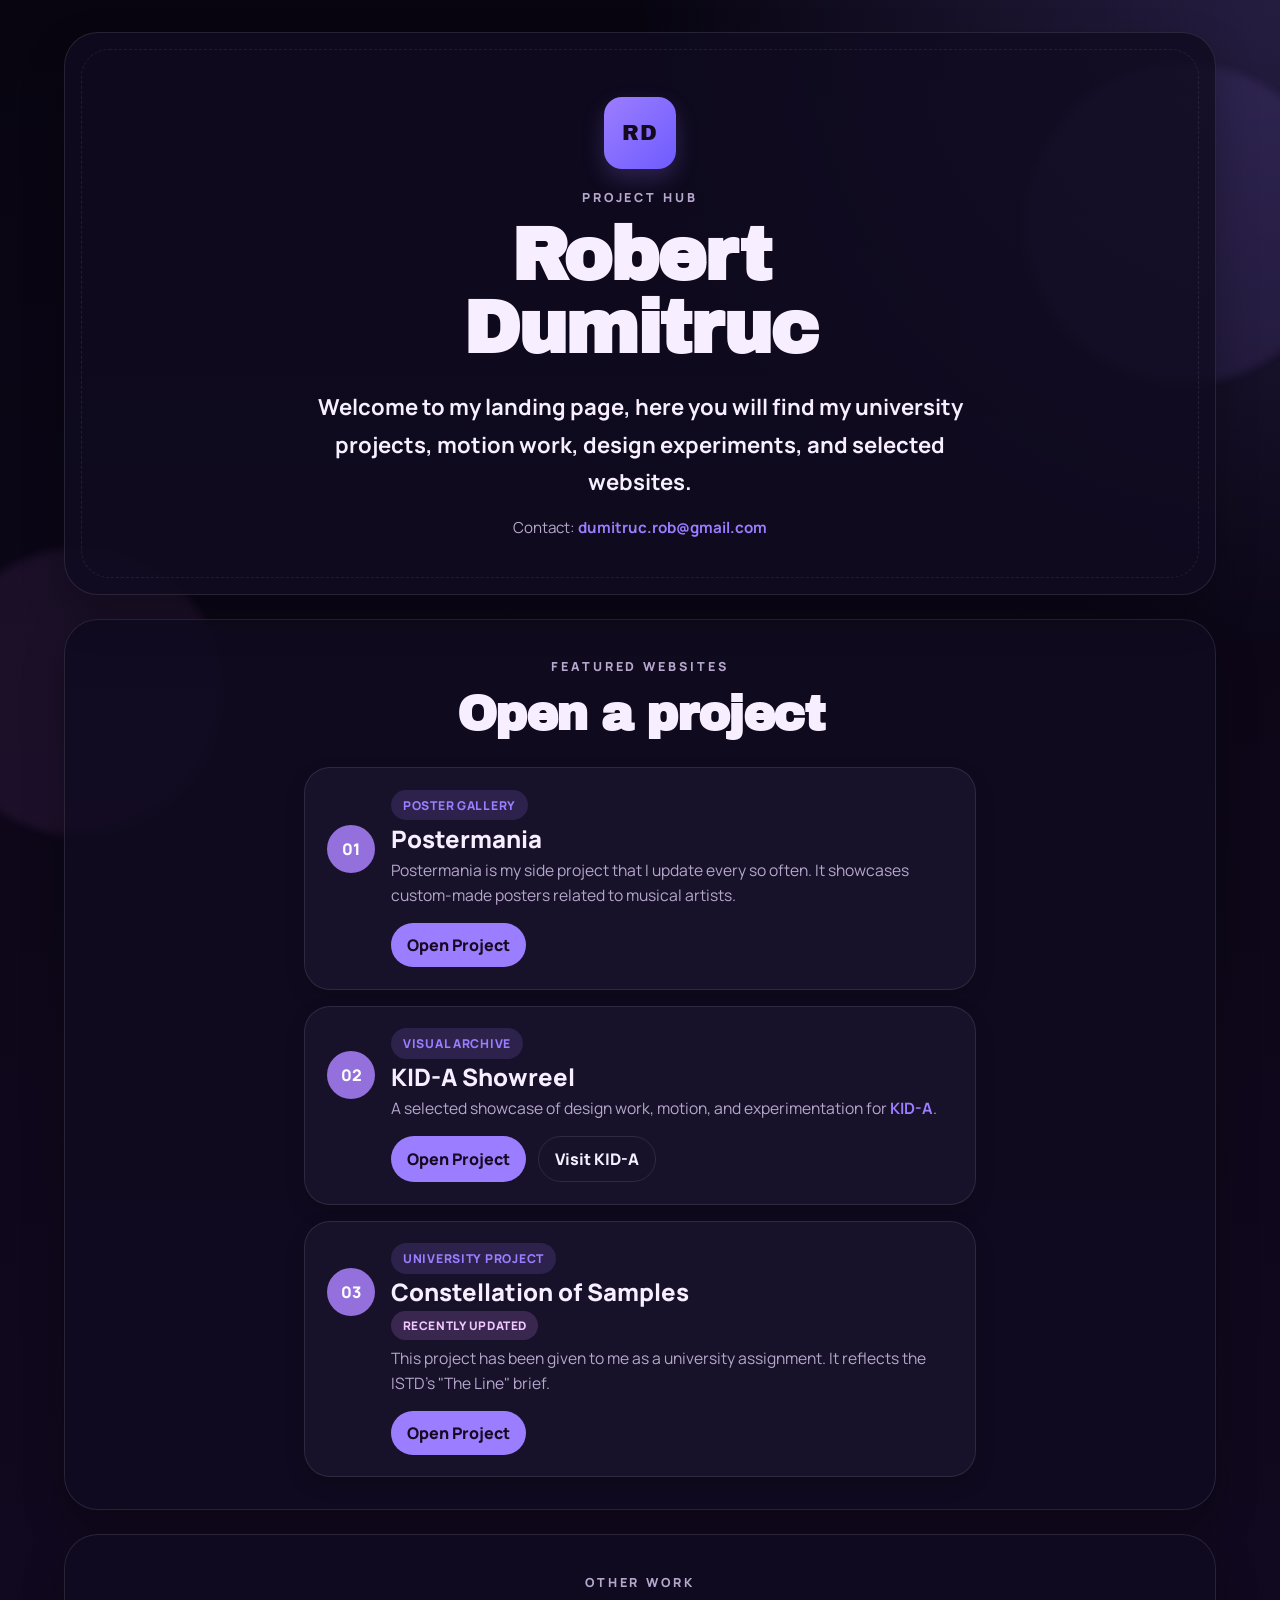
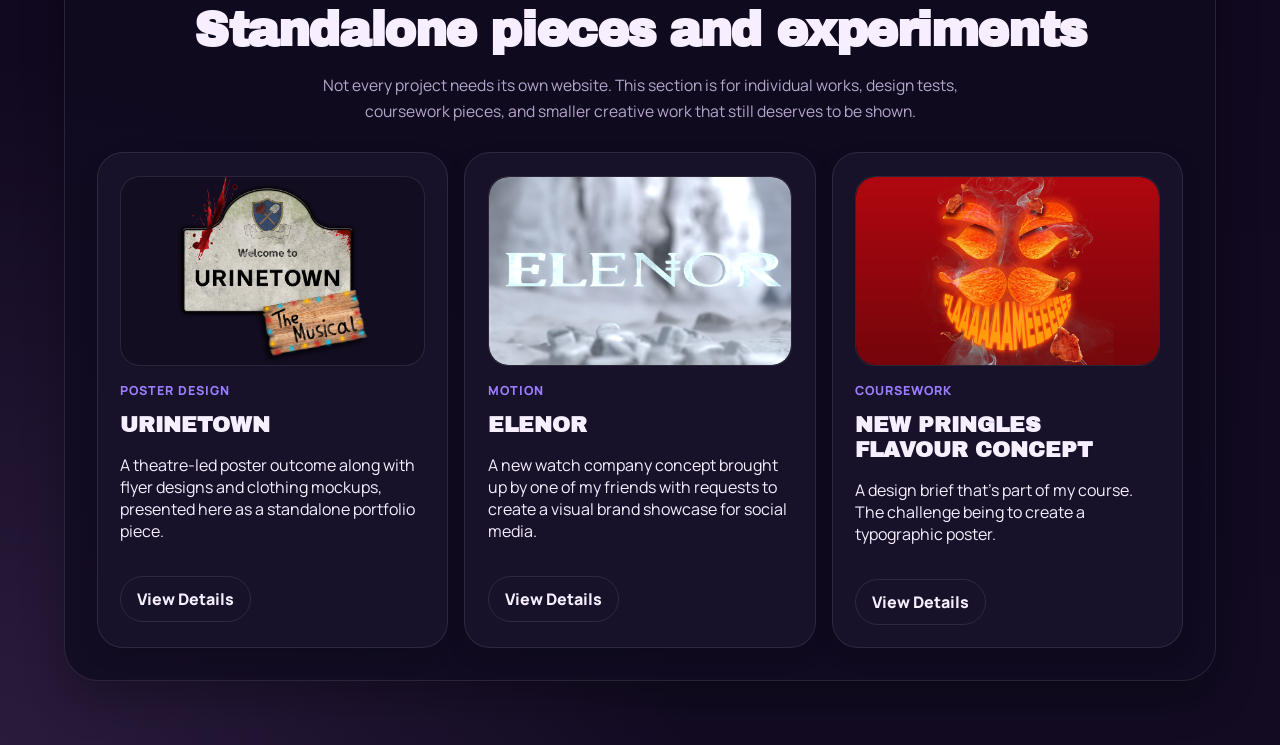
==== commit efdcbec8: "WIP" ====
--- a/index.html
+++ b/index.html
@@ -65,7 +65,7 @@
           <article class="project-card">
             <span class="project-index">03</span>
             <span class="project-tag">University Project</span>
-            <span class="project-name">Constellation of Samples (WIP)</span>
+            <span class="project-name">Constellation of Samples</span>
             <span class="project-badge">Recently updated</span>
             <span class="project-meta">This project has been given to me as a university assignment. It reflects the ISTD's "The Line" brief.</span>
             <div class="project-actions">
--- a/style.css
+++ b/style.css
@@ -877,7 +877,7 @@
   }
 
   .page-shell {
-    width: min(100% - 1rem, 72rem);
+    width: min(72rem, calc(100% - 1rem));
     padding-top: 1rem;
     padding-bottom: 2rem;
   }
@@ -886,10 +886,18 @@
     padding-top: 3rem;
   }
 
+  .projects,
+  .extra-work {
+    padding: 1.5rem 0.9rem 1.25rem;
+  }
+
   .project-card {
+    width: 100%;
+    max-width: none;
     grid-template-columns: 1fr;
     text-align: center;
     justify-items: center;
+    padding: 1.2rem 1rem;
   }
 
   .project-index {
@@ -897,12 +905,19 @@
     margin-bottom: 0.35rem;
   }
 
+  .project-tag,
+  .project-badge,
   .project-name,
   .project-meta,
   .project-actions {
     grid-column: auto;
   }
 
+  .project-actions {
+    width: 100%;
+    justify-content: center;
+  }
+
   .extra-grid {
     grid-template-columns: 1fr;
   }
